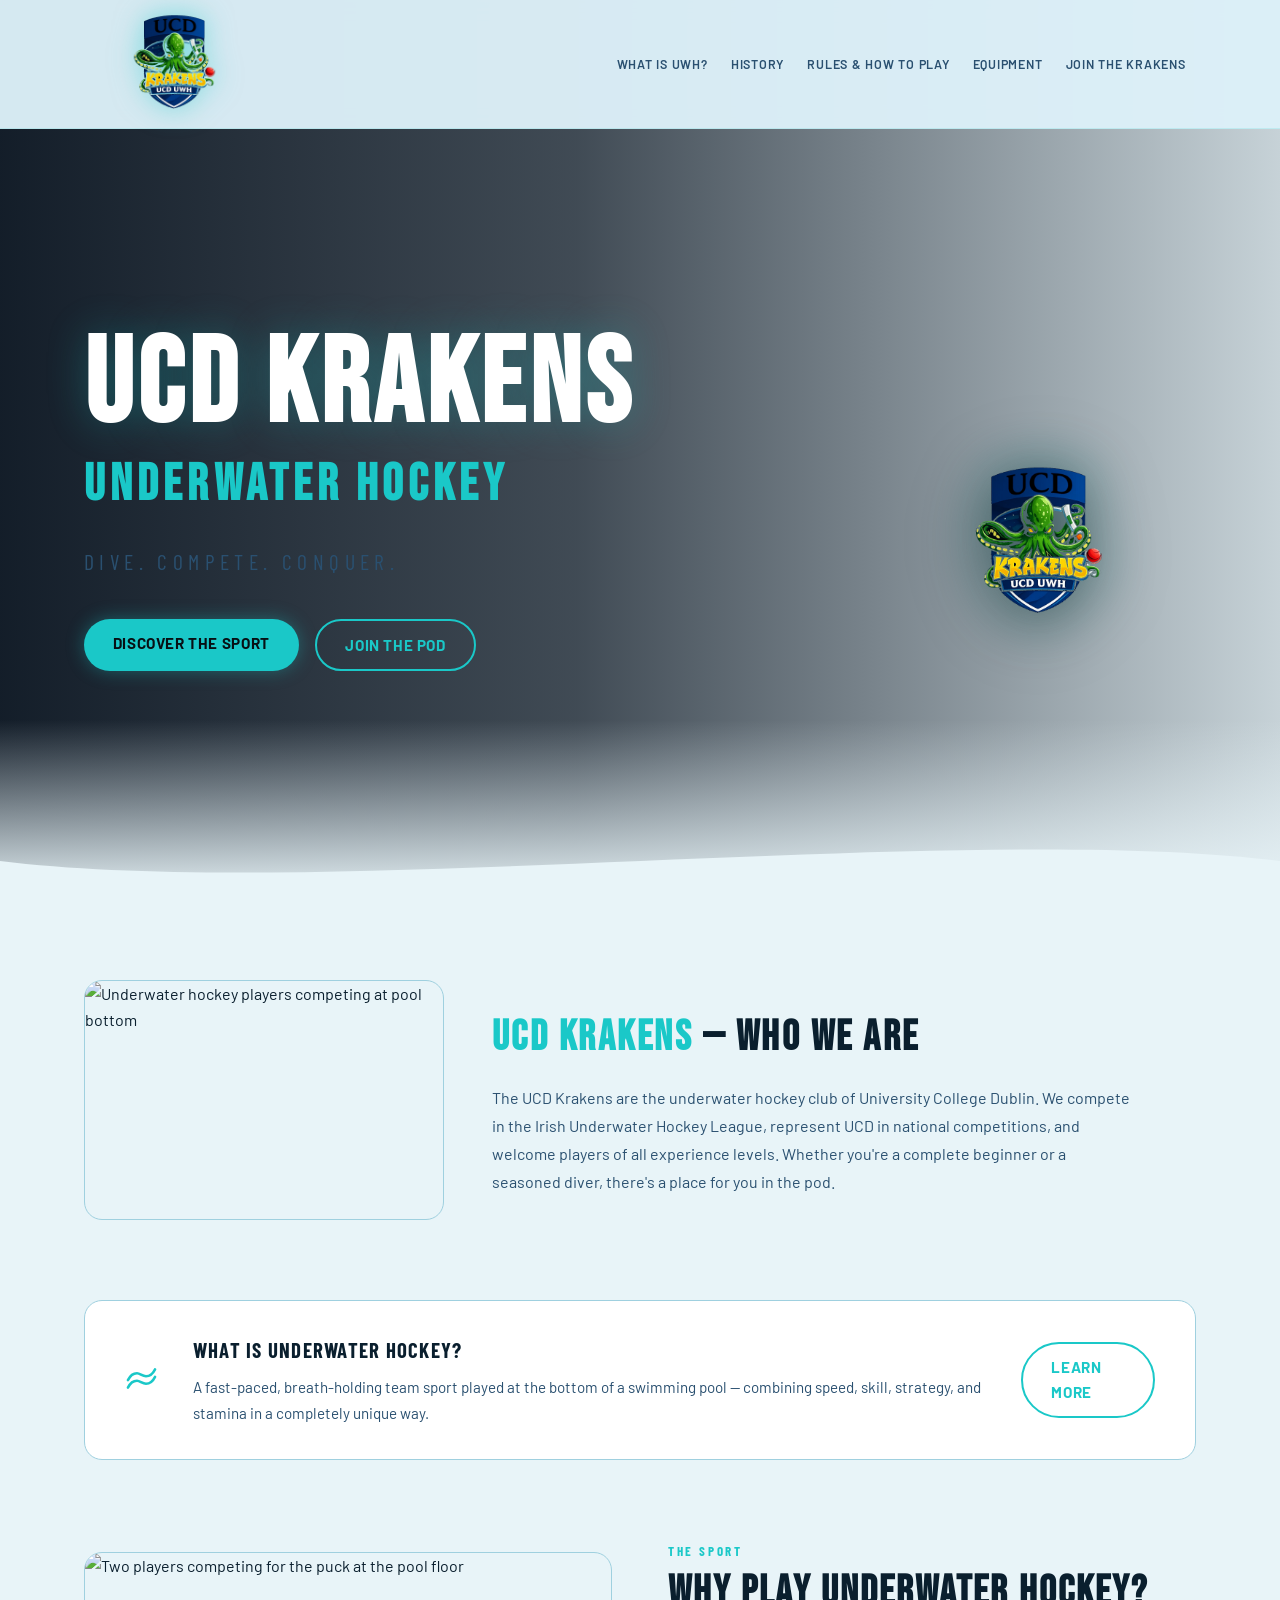
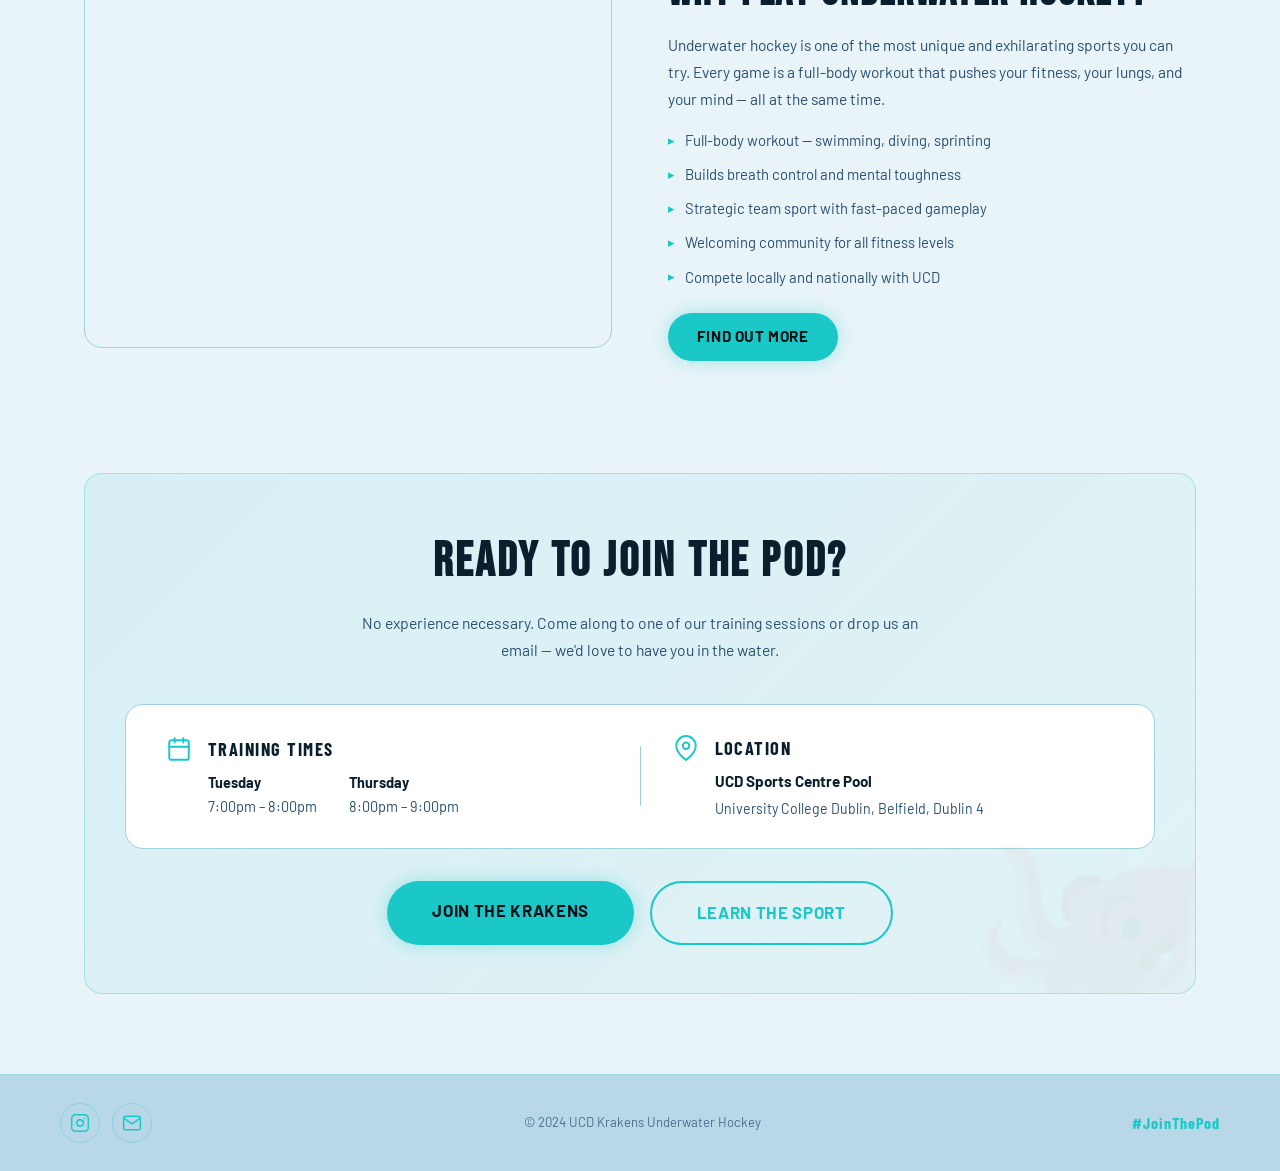
==== index.html @ 43e484f5 "Add files via upload" ====
<!DOCTYPE html>
<html lang="en">
<head>
  <meta charset="UTF-8" />
  <meta name="viewport" content="width=device-width, initial-scale=1.0" />
  <meta name="description" content="Home — UCD Krakens Underwater Hockey Club, University College Dublin." />
  <title>Home — UCD Krakens Underwater Hockey</title>
  <link rel="stylesheet" href="styles.css" />
  <link rel="preconnect" href="https://fonts.googleapis.com" />
  <link rel="preconnect" href="https://fonts.gstatic.com" crossorigin />
  <link href="https://fonts.googleapis.com/css2?family=Bebas+Neue&family=Barlow:wght@400;600;700&family=Barlow+Condensed:wght@700&display=swap" rel="stylesheet" />
</head>
<body>
  <a href="#main-content" class="skip-link">Skip to main content</a>
  <header class="site-header" role="banner">
    <div class="header-inner">
      <a href="index.html" class="logo" aria-label="UCD Krakens Underwater Hockey — Home">
        <img src="[data-uri]" alt="UCD Krakens Underwater Hockey" class="logo-img" />
      </a>
      <input type="checkbox" id="nav-toggle" class="nav-toggle-checkbox" aria-hidden="true" />
      <label for="nav-toggle" class="nav-toggle-label" aria-label="Toggle navigation">
        <span></span><span></span><span></span>
      </label>
      <nav class="main-nav" aria-label="Main navigation">
        <ul role="list">
          <li><a href="what-is-uwh.html" class="nav-link">What is UWH?</a></li>
          <li><a href="history.html" class="nav-link">History</a></li>
          <li><a href="rules.html" class="nav-link">Rules &amp; How to Play</a></li>
          <li><a href="equipment.html" class="nav-link">Equipment</a></li>
          <li><a href="join.html" class="nav-link">Join the Krakens</a></li>
          
        </ul>
      </nav>
    </div>
  </header>
  <main id="main-content">

    <section class="hero" id="home" aria-label="Hero section">
      <div class="hero-photo" style="background-image:url('images/match.jpg')" aria-hidden="true"></div>
      <div class="hero-overlay" aria-hidden="true"></div>
      <div class="hero-fade-bottom" aria-hidden="true"></div>
      <div class="hero-bubbles" aria-hidden="true">
        <span class="bubble b1"></span><span class="bubble b2"></span>
        <span class="bubble b3"></span><span class="bubble b4"></span>
        <span class="bubble b5"></span><span class="bubble b6"></span>
        <span class="bubble b7"></span><span class="bubble b8"></span>
      </div>
      <div class="hero-crest" aria-hidden="true">
          <img src="[data-uri]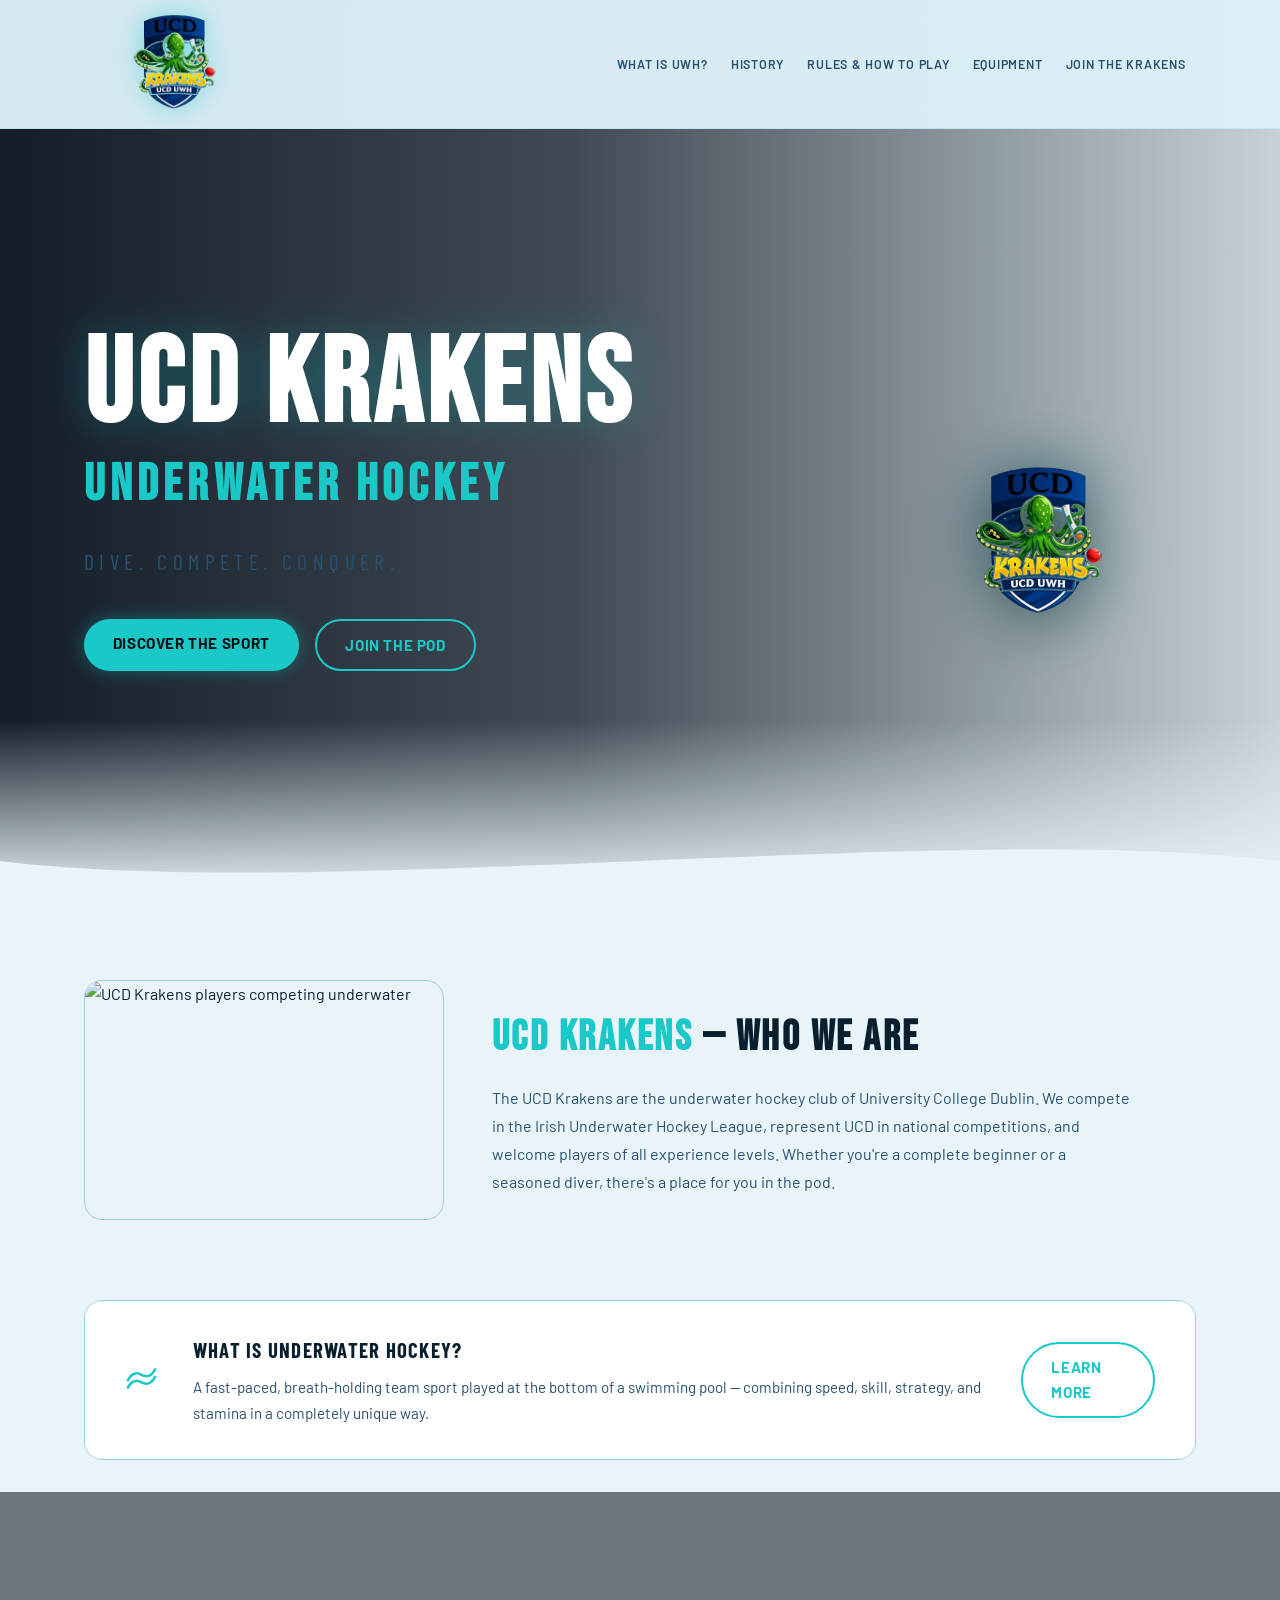
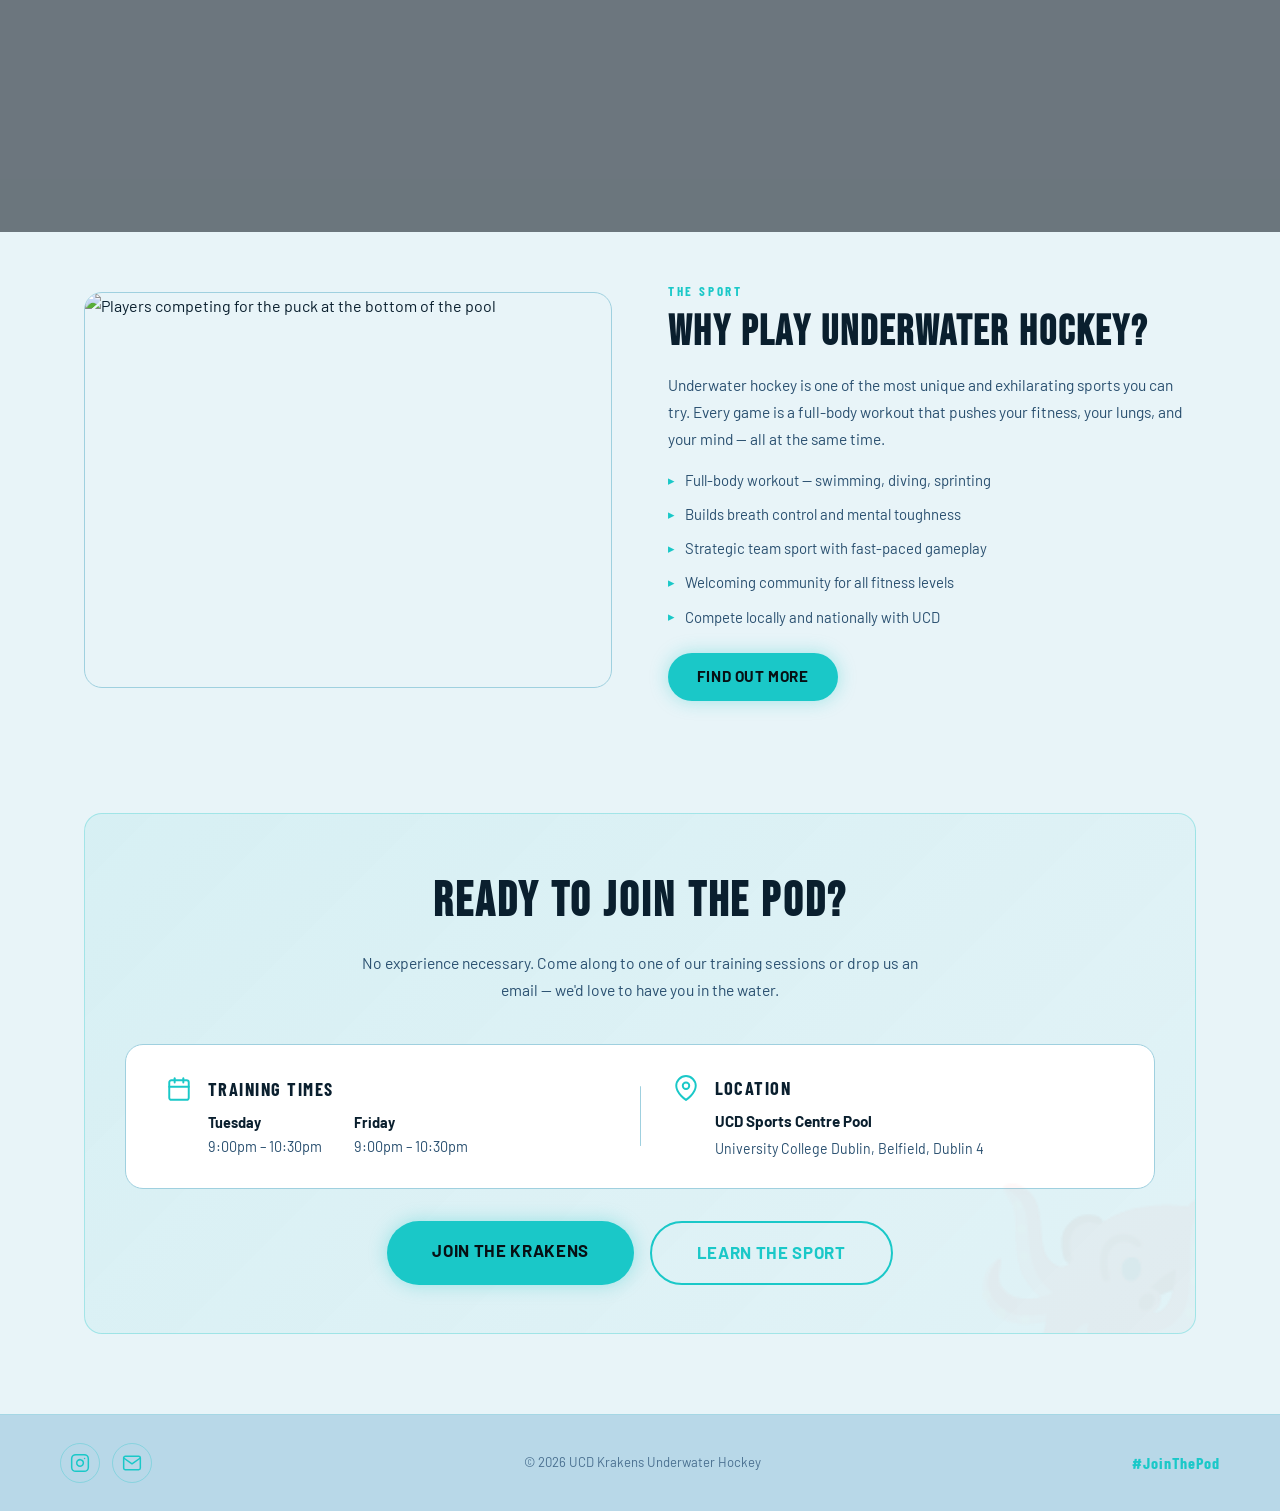
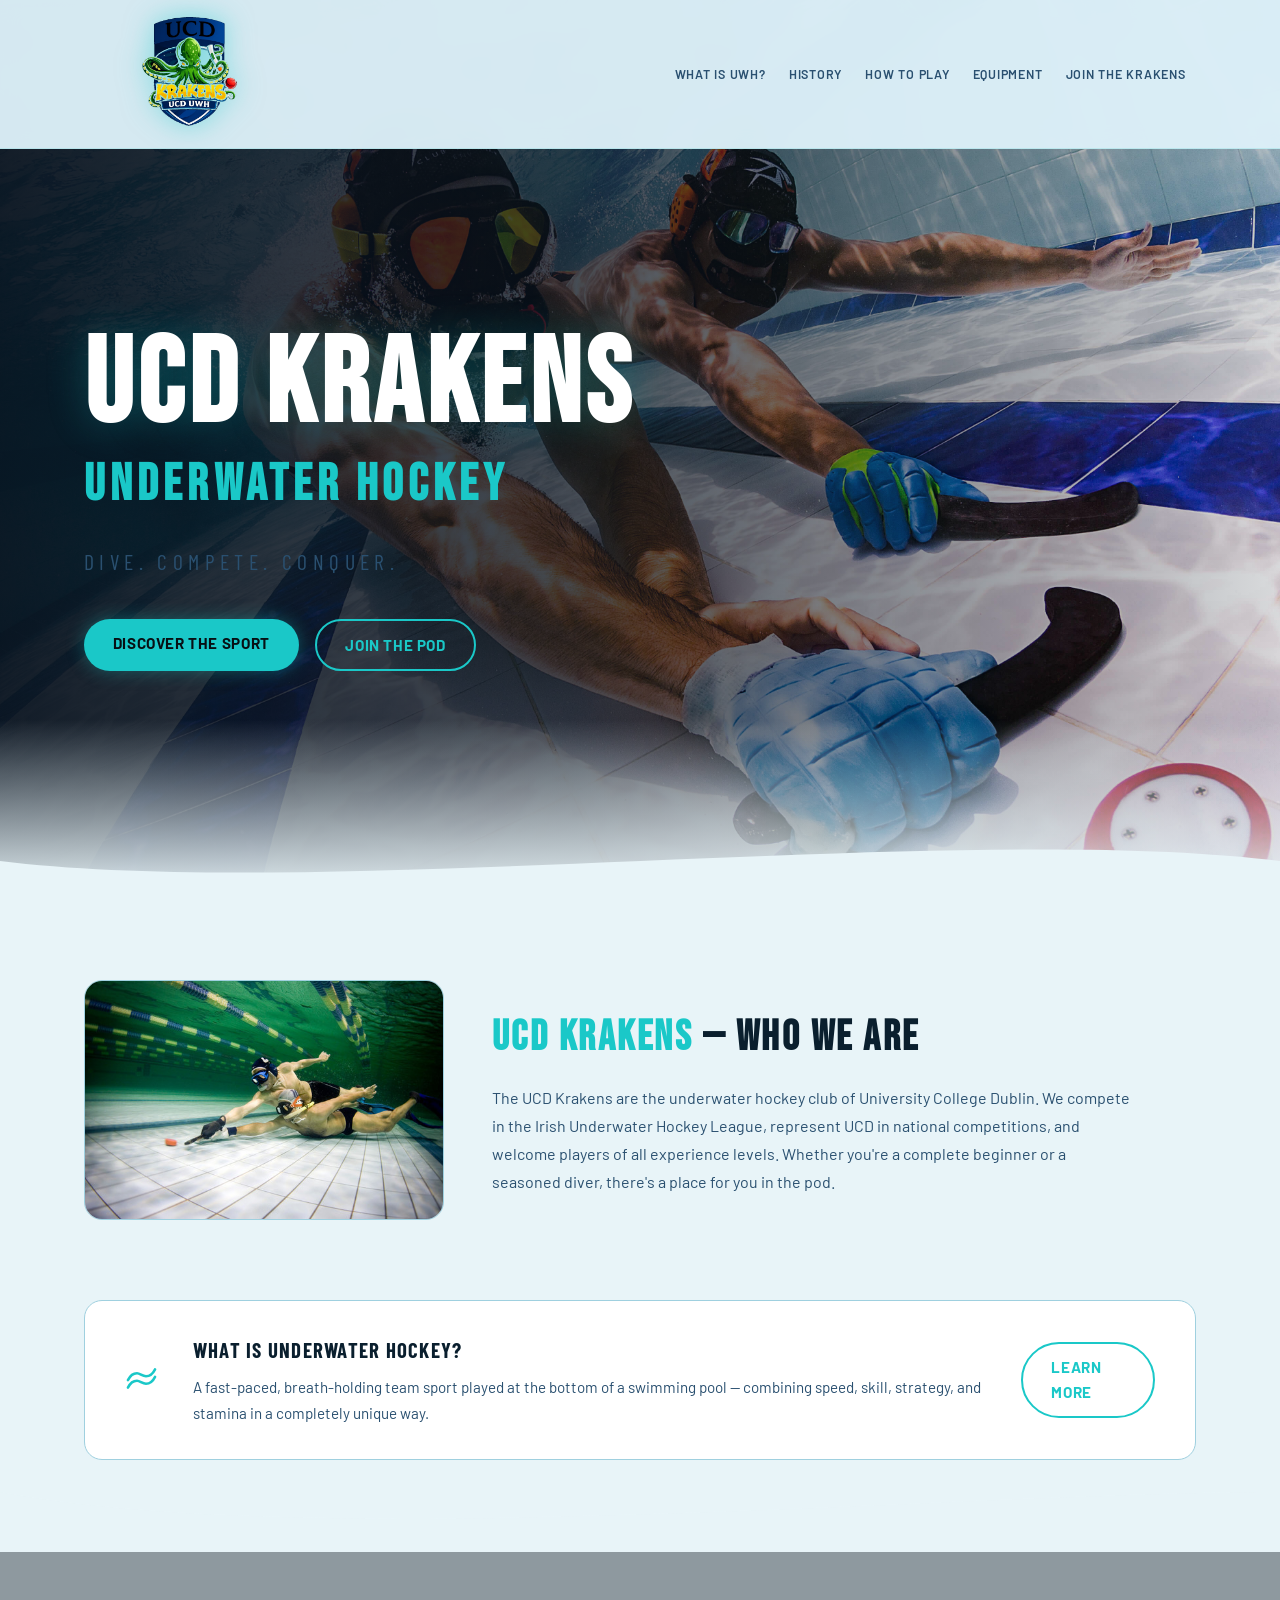
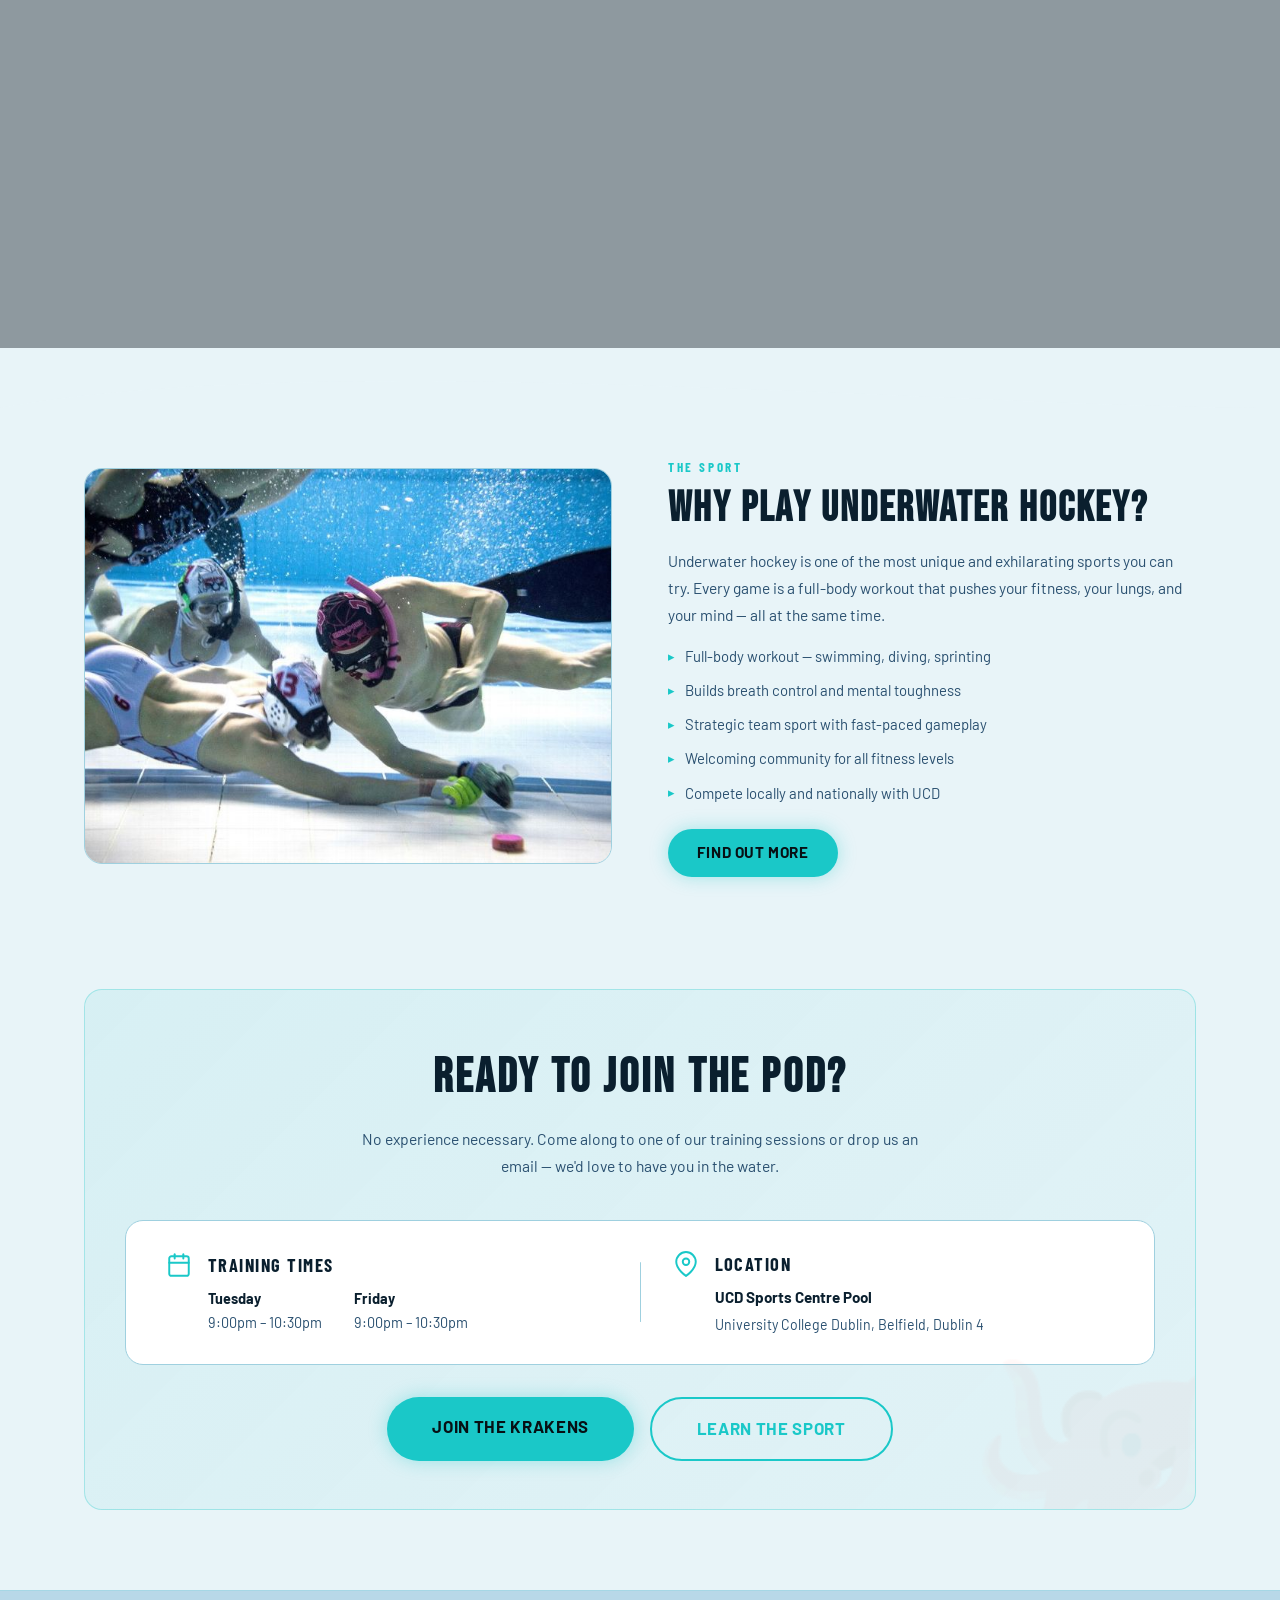
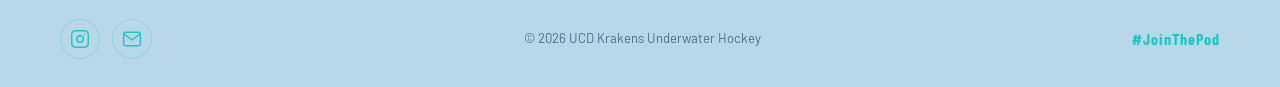
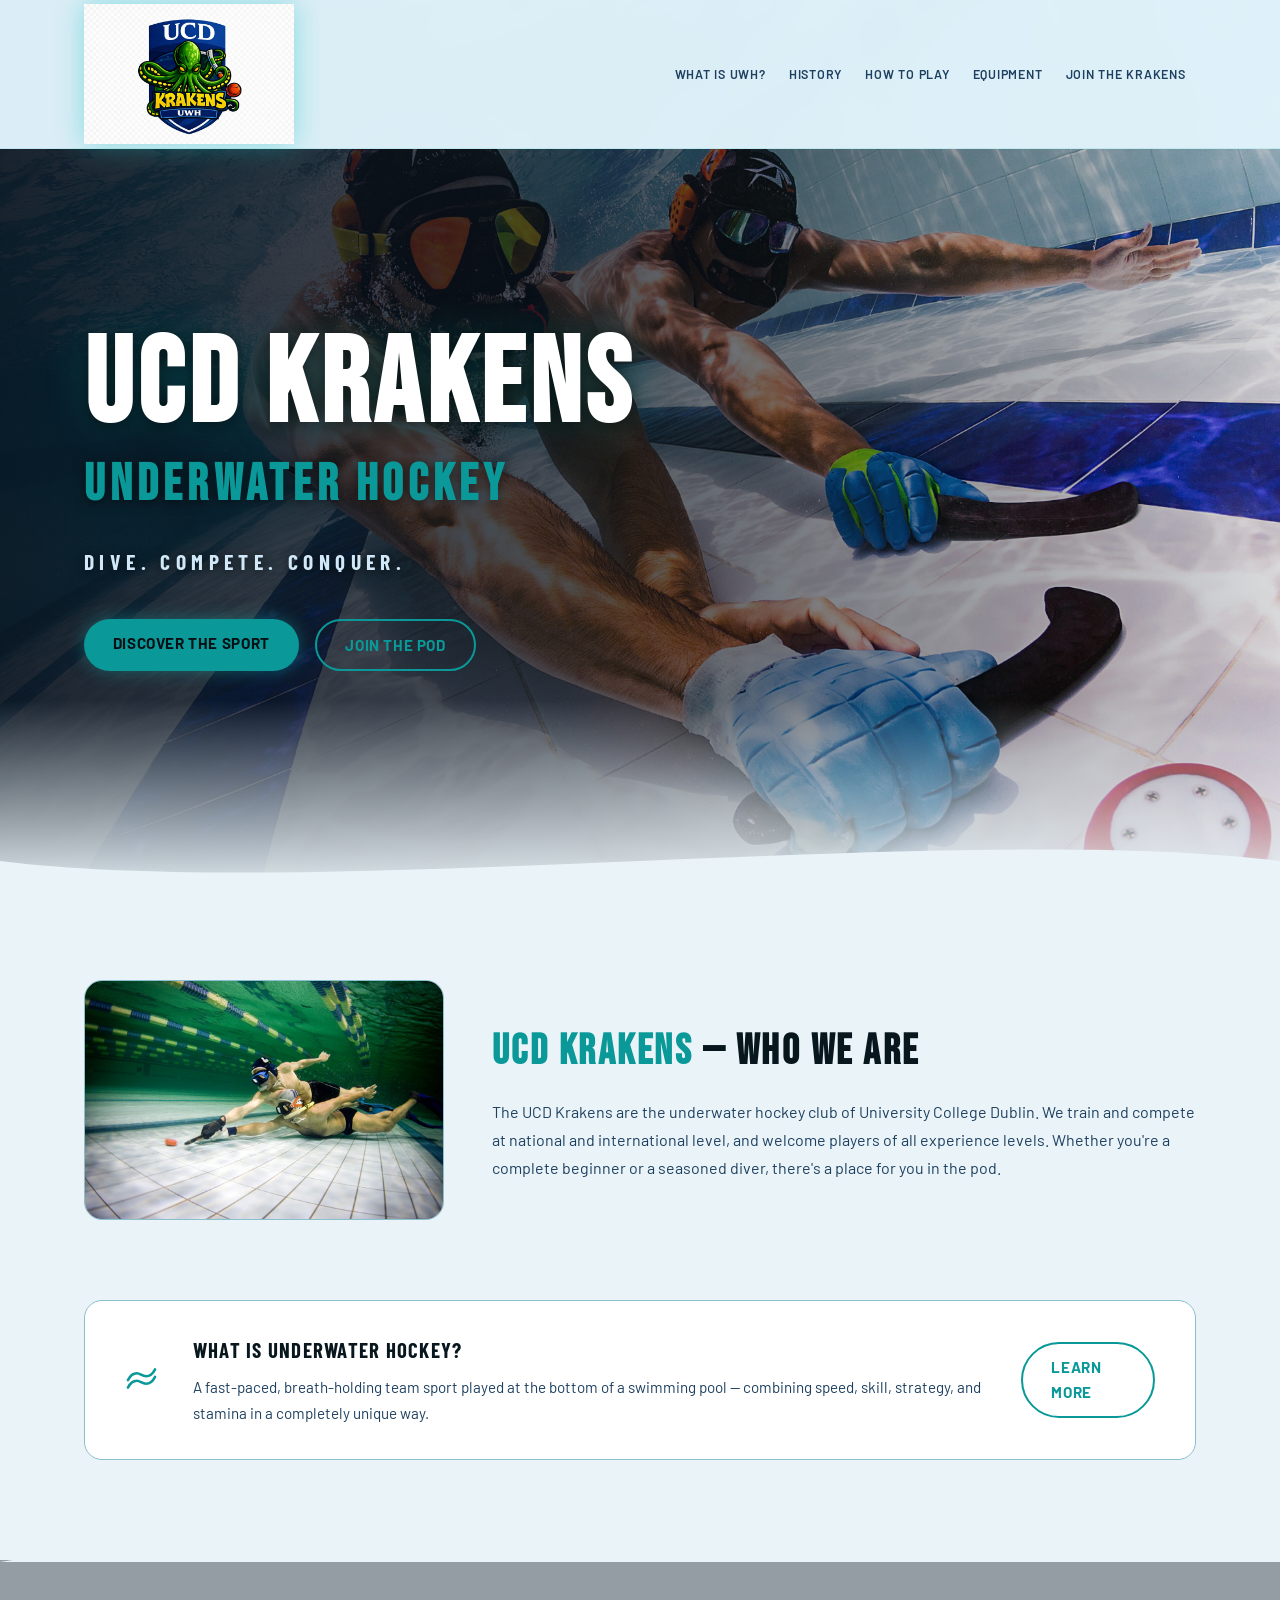
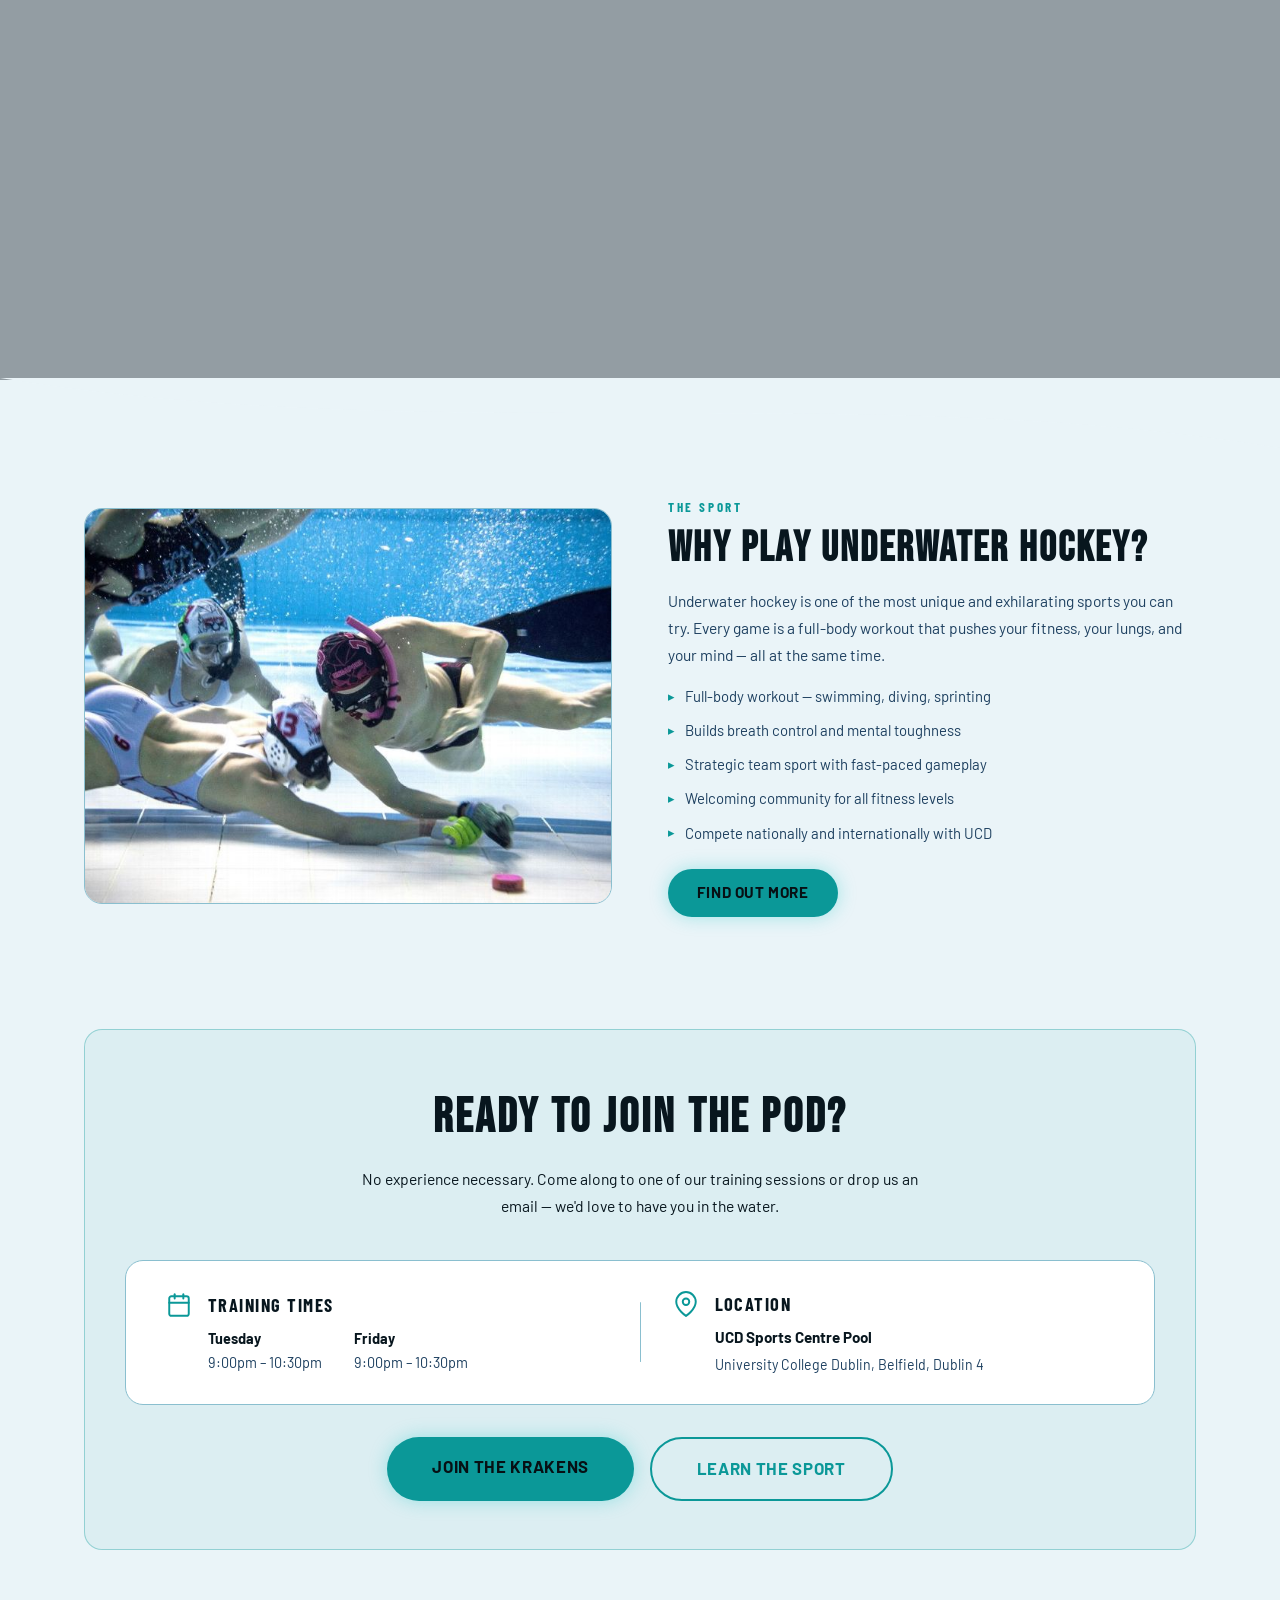
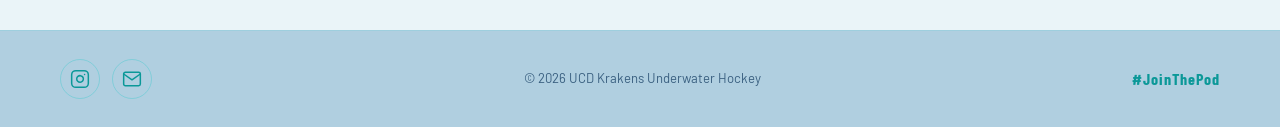
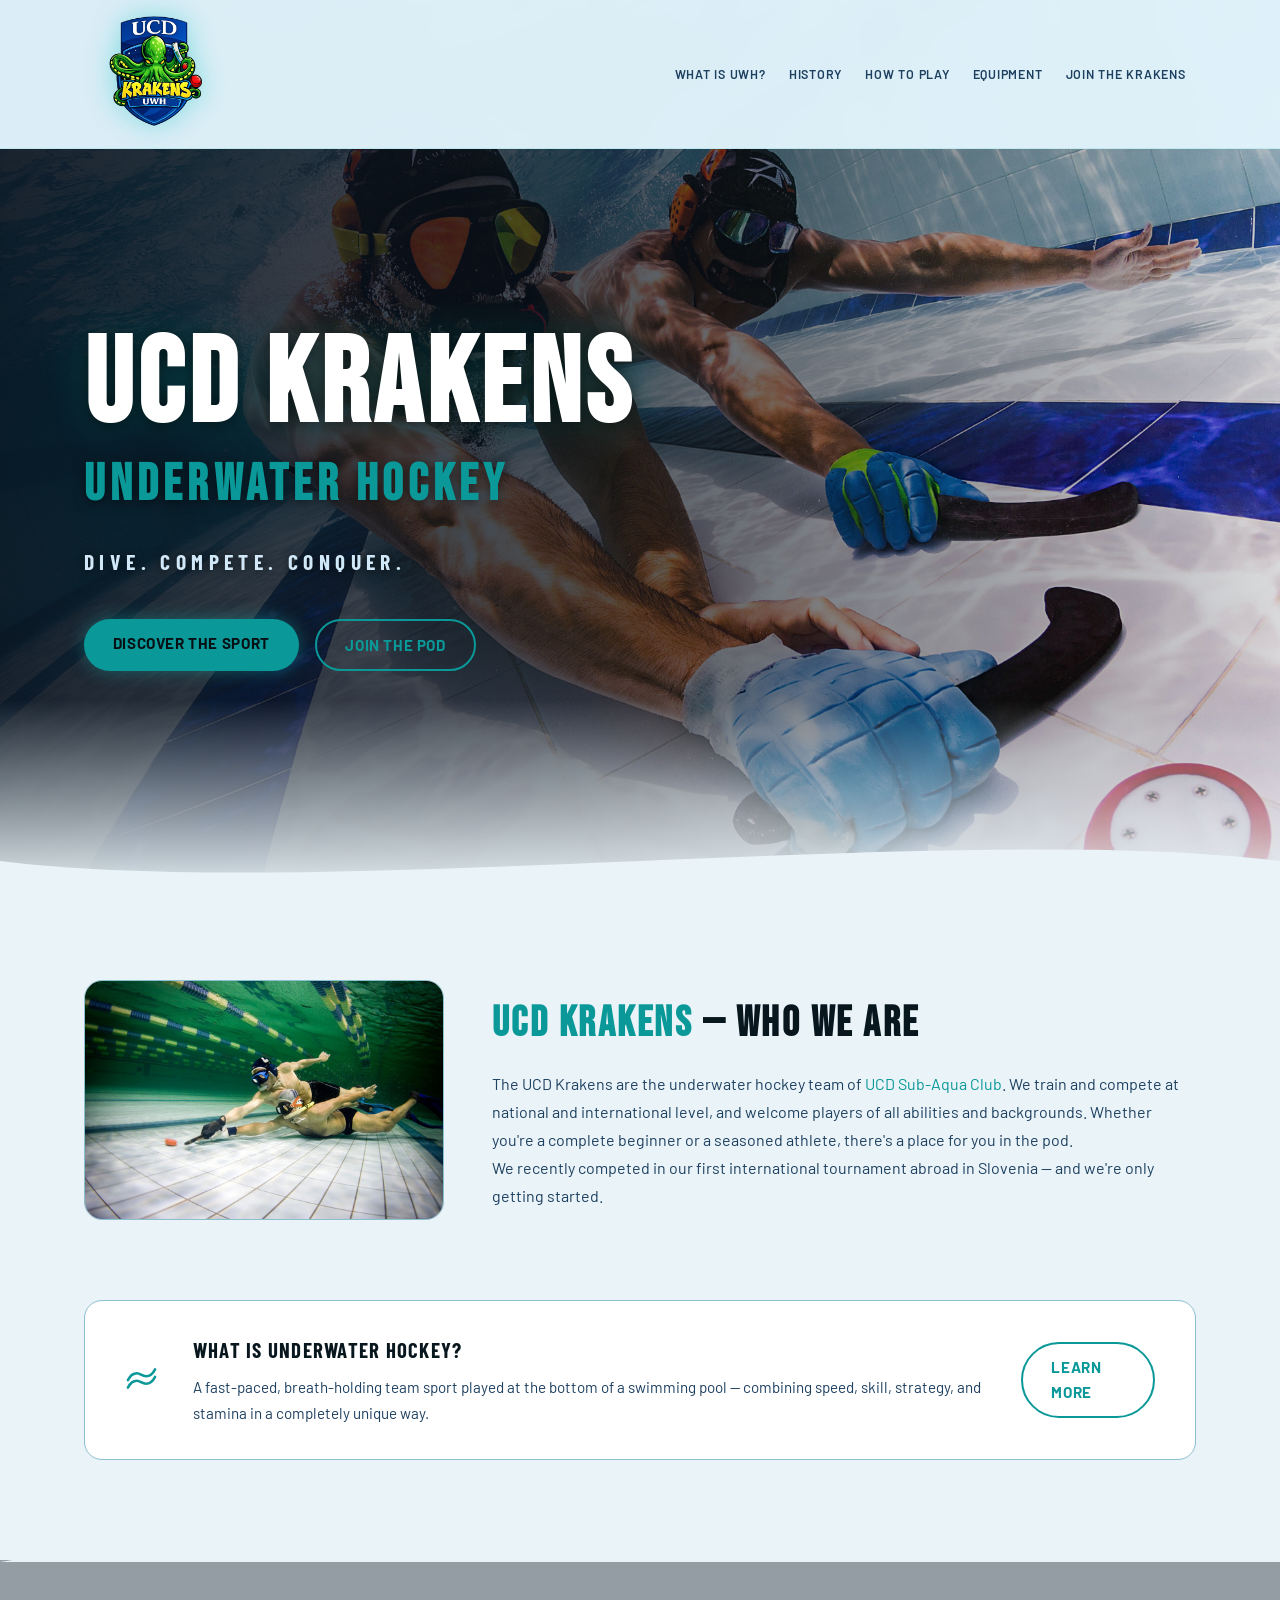
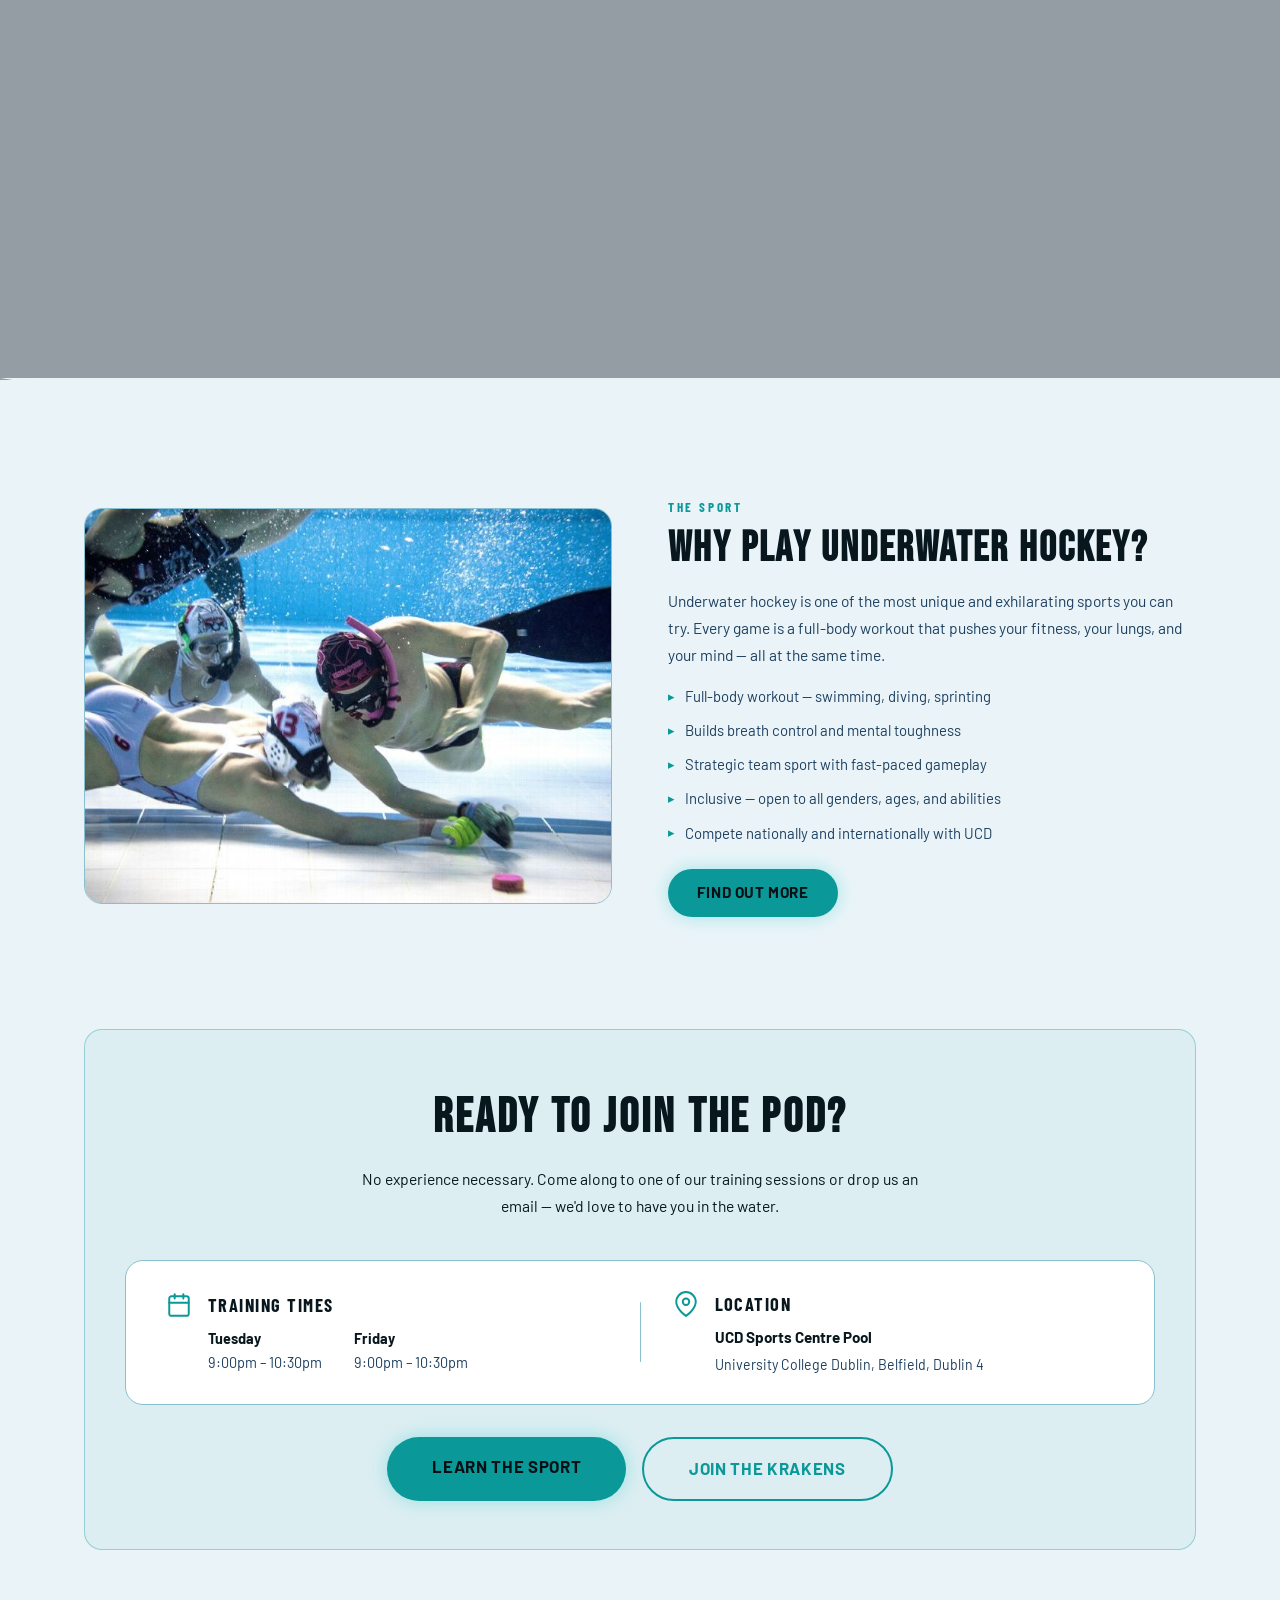
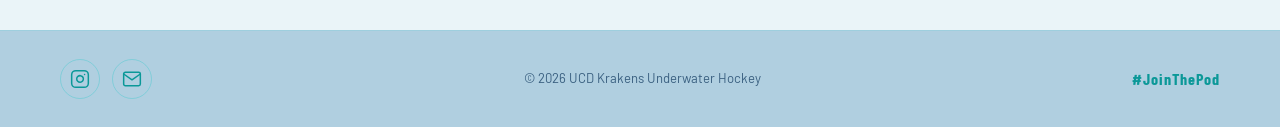
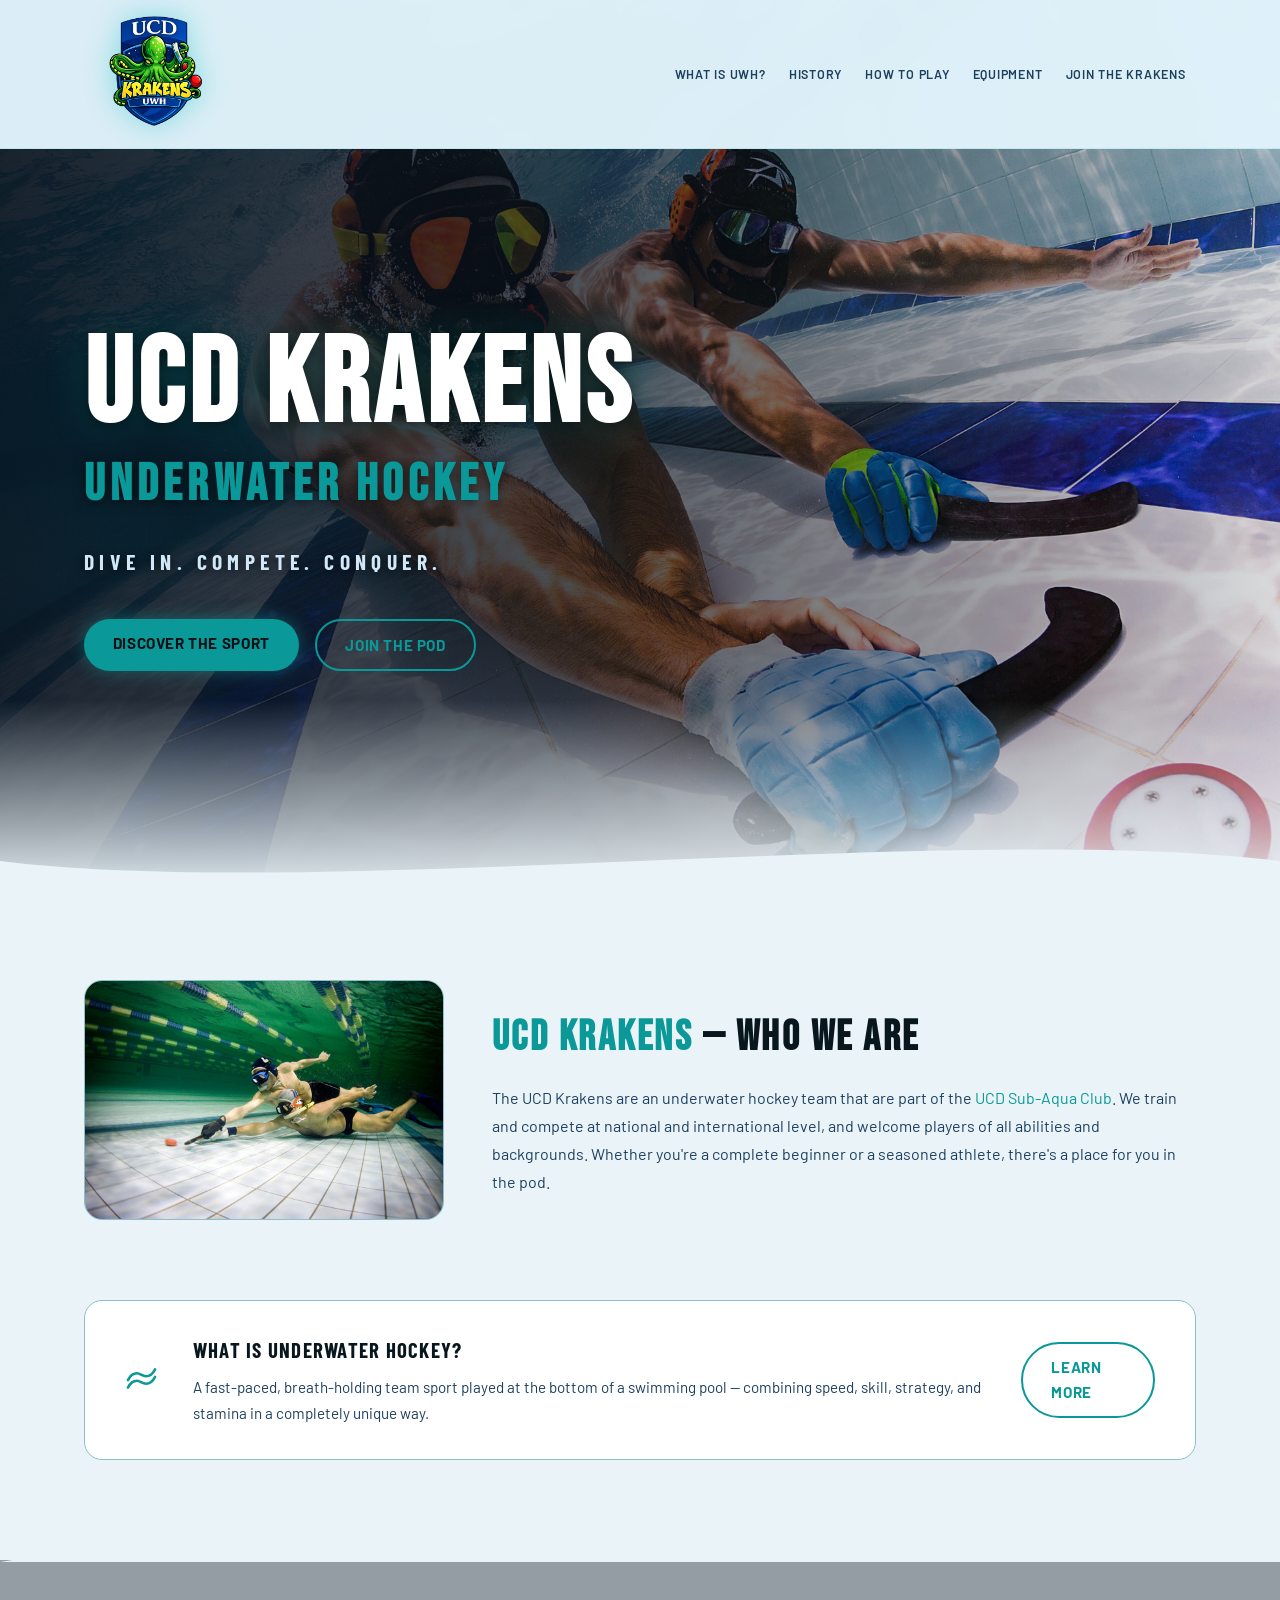
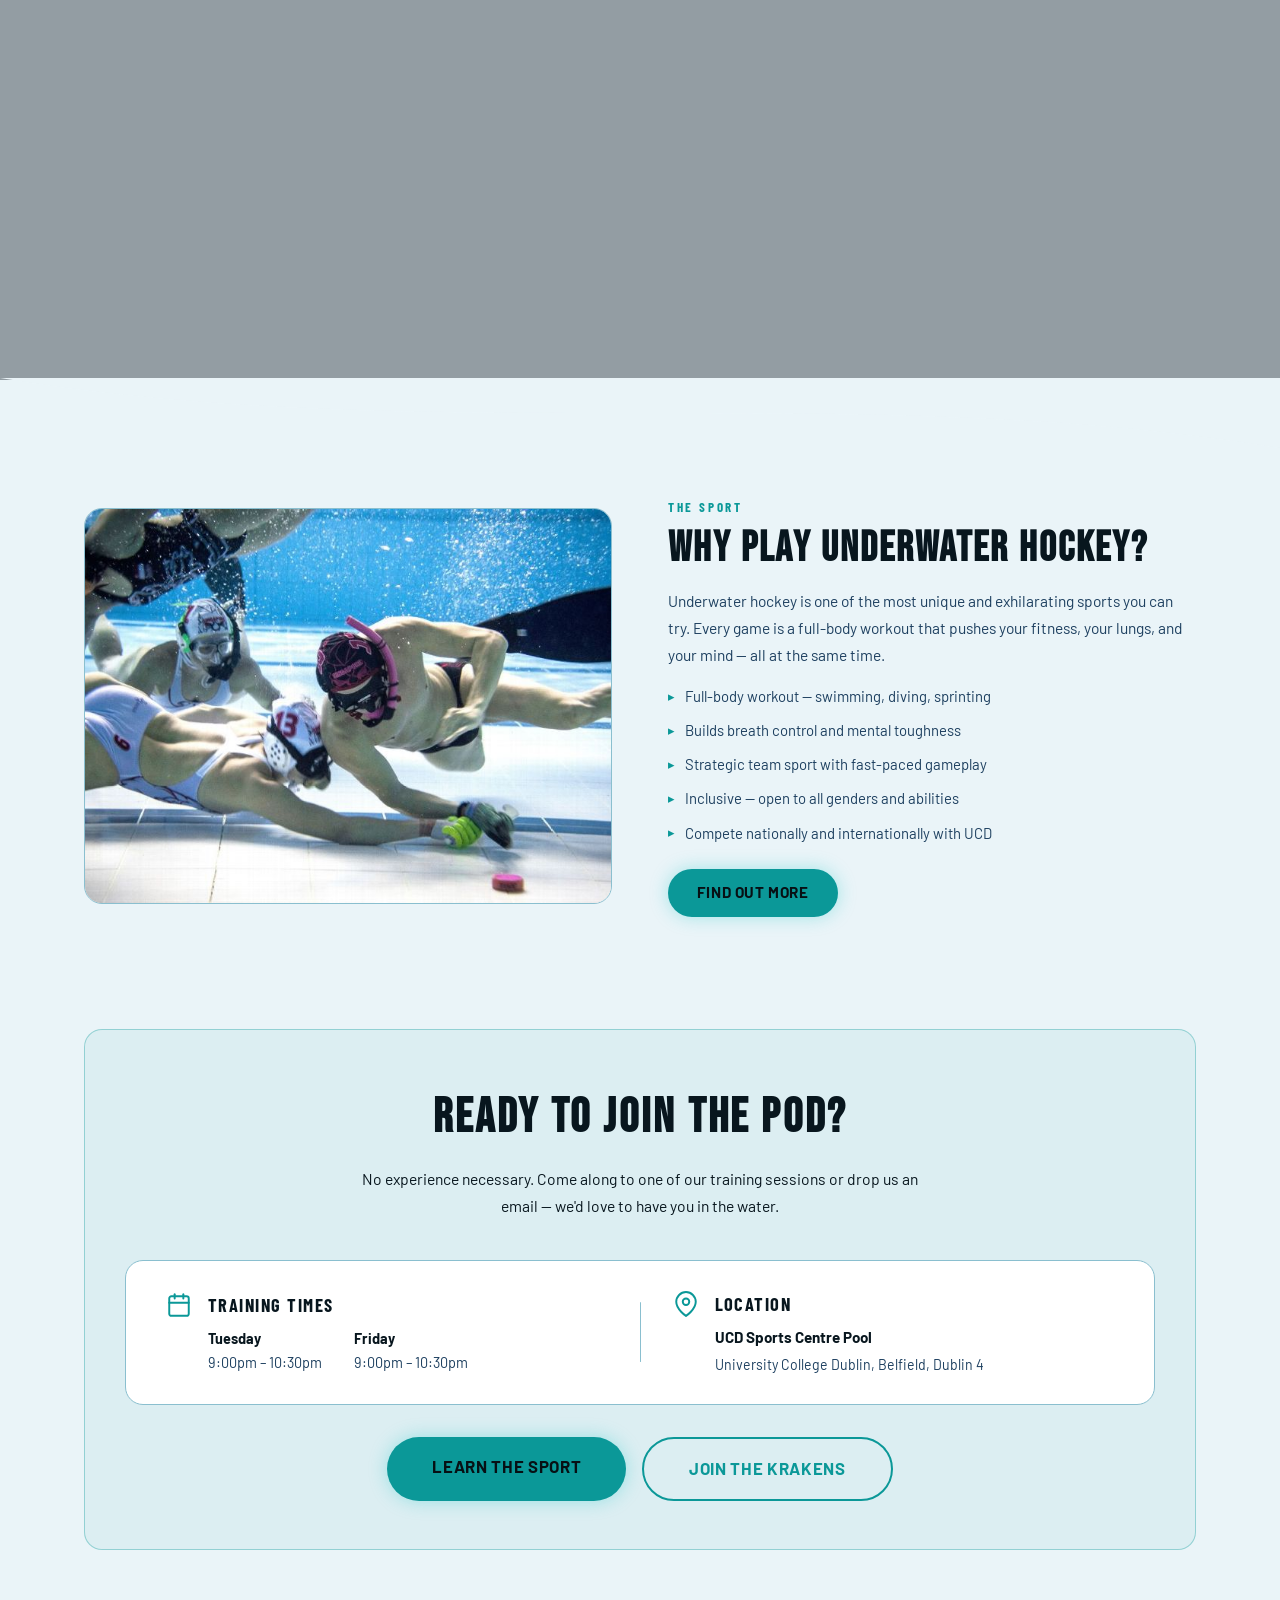
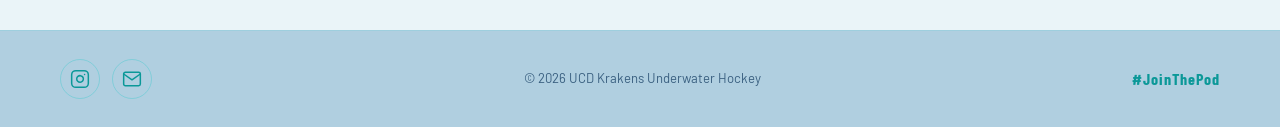
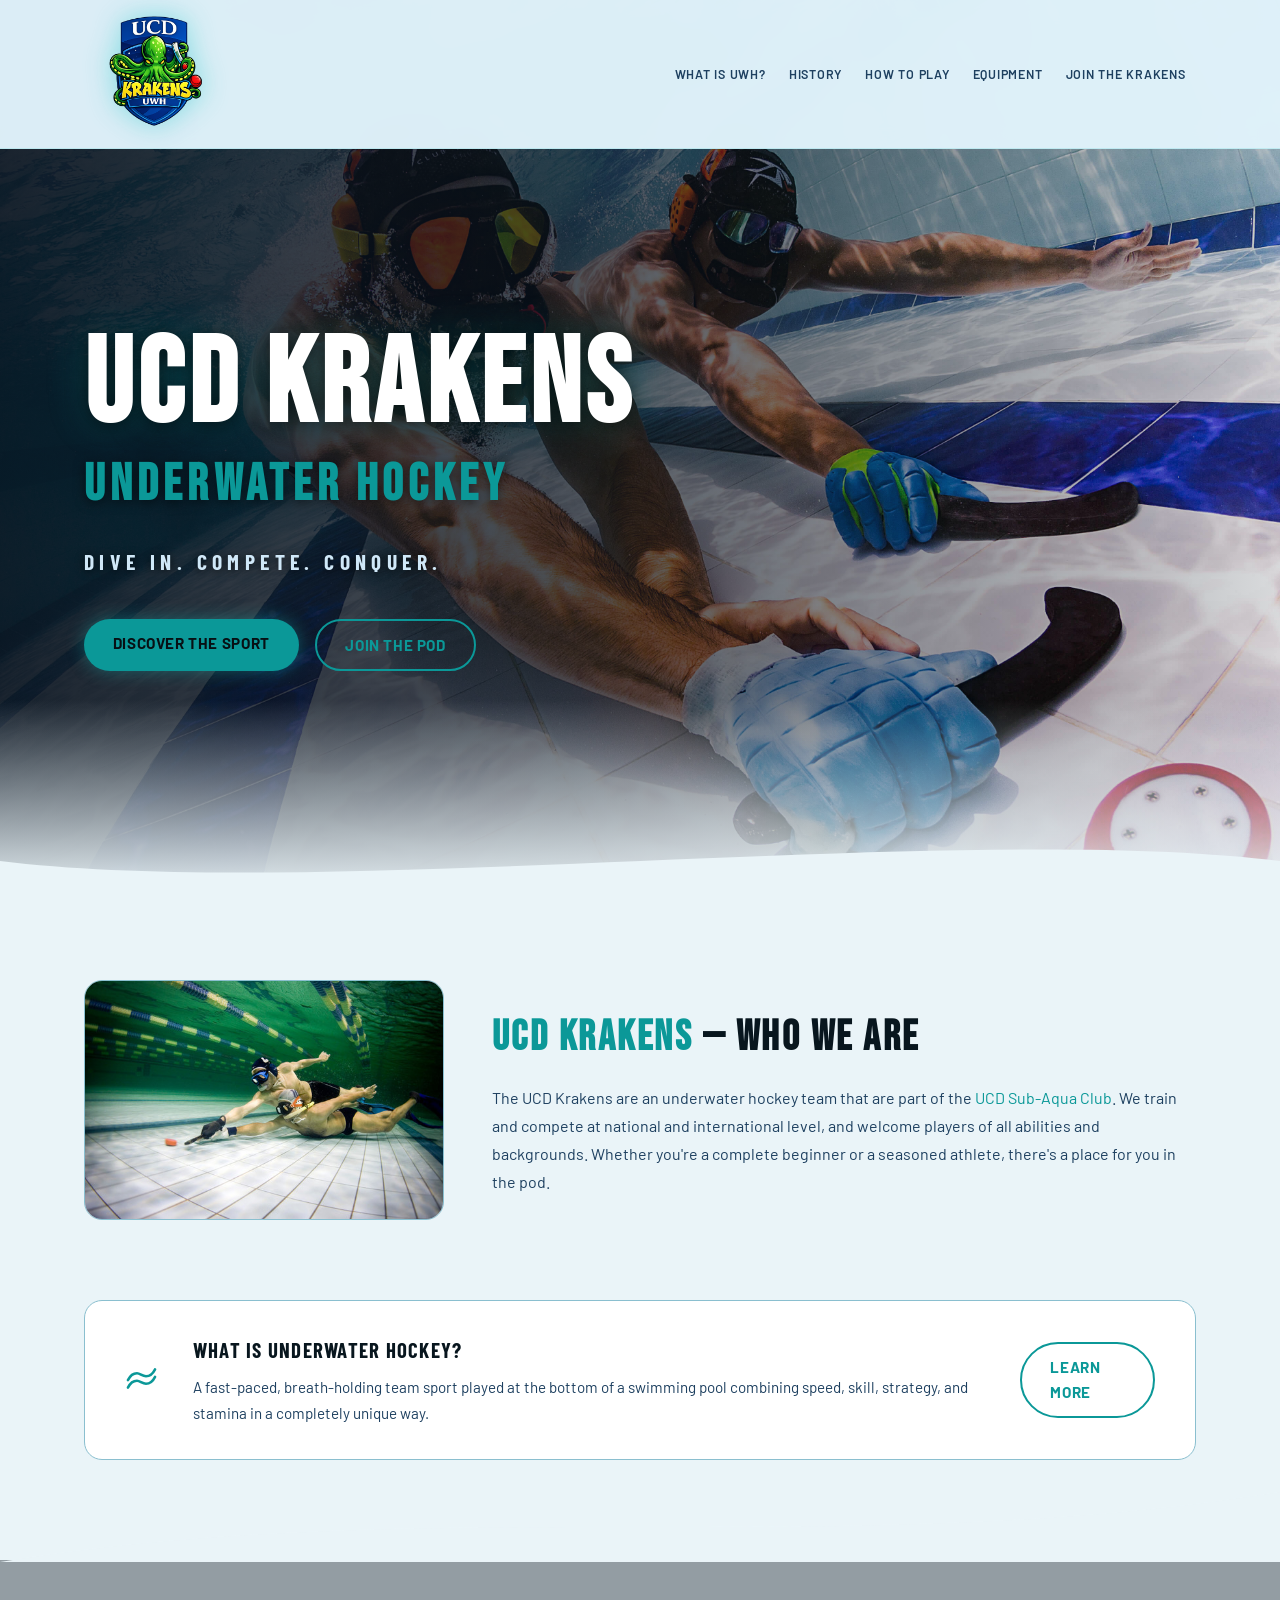
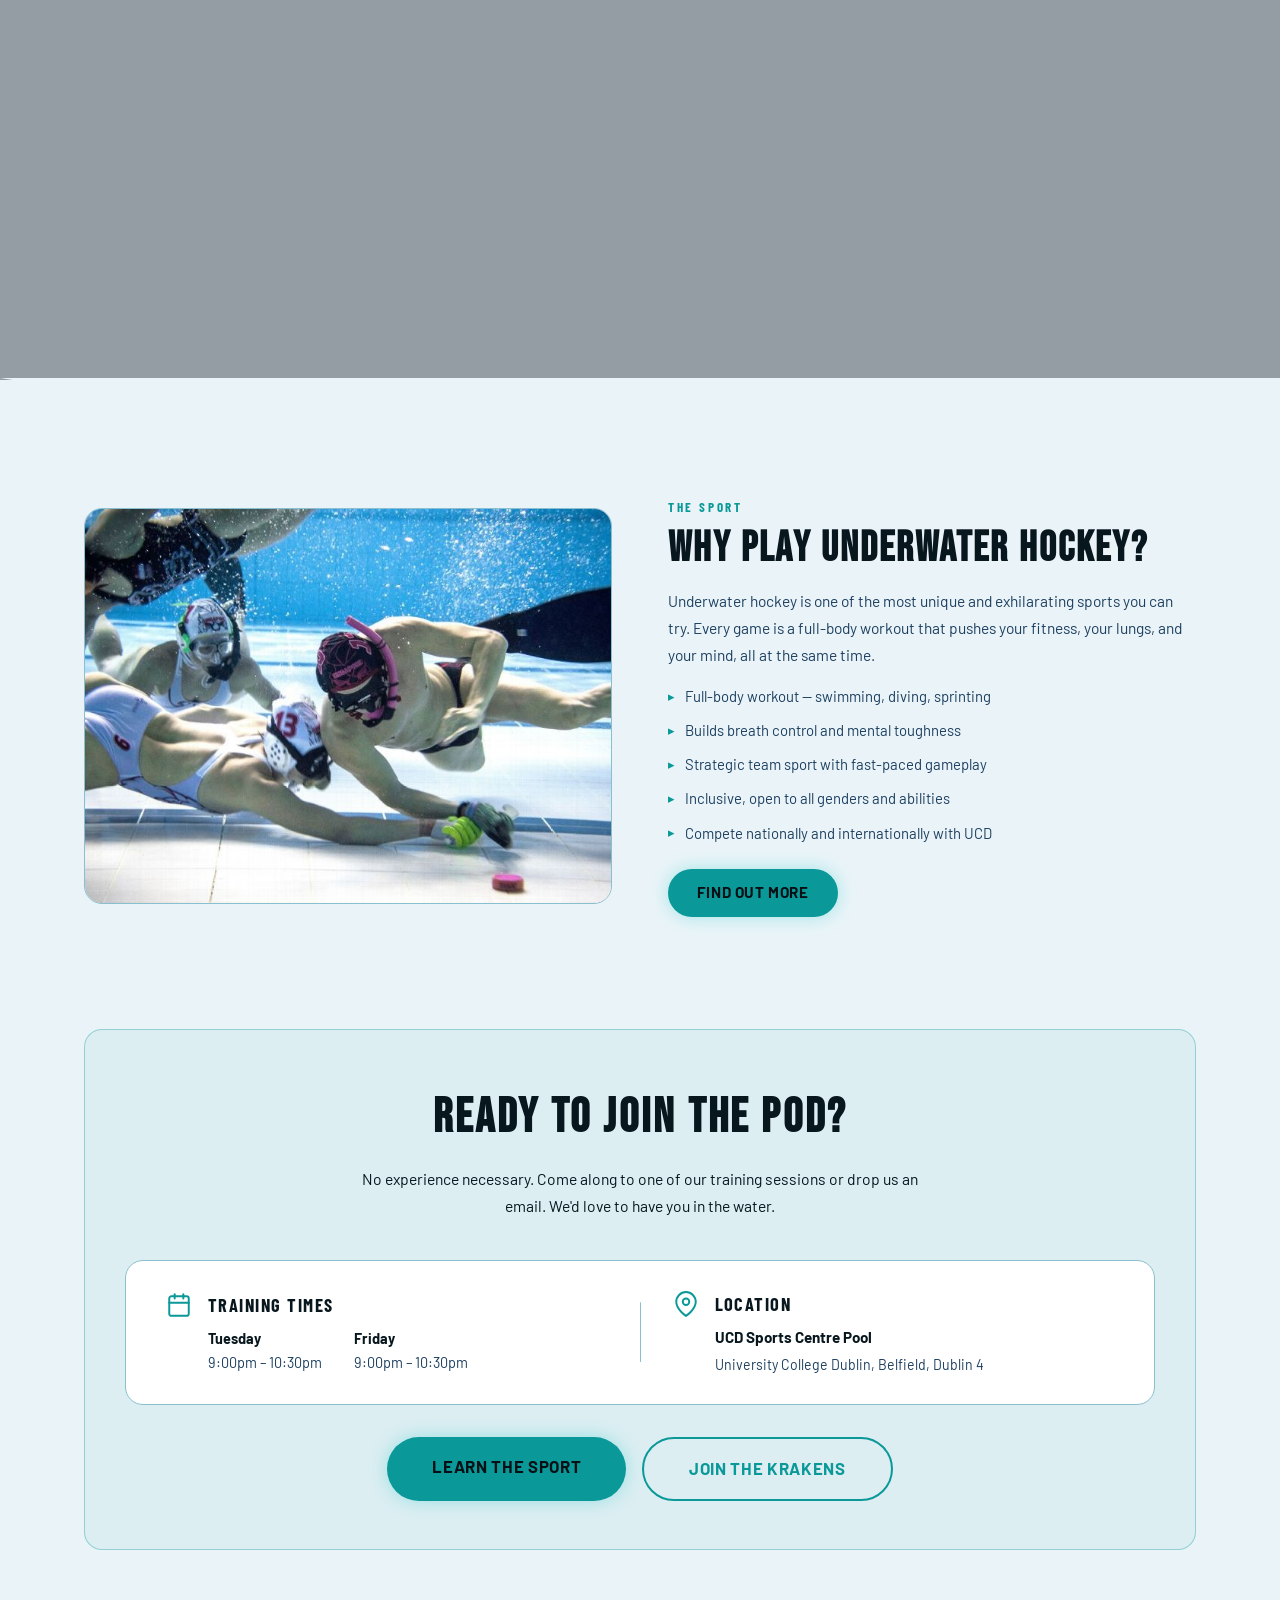
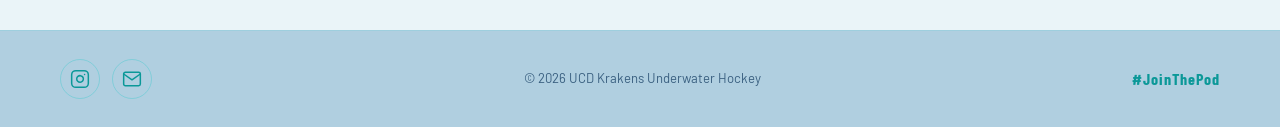
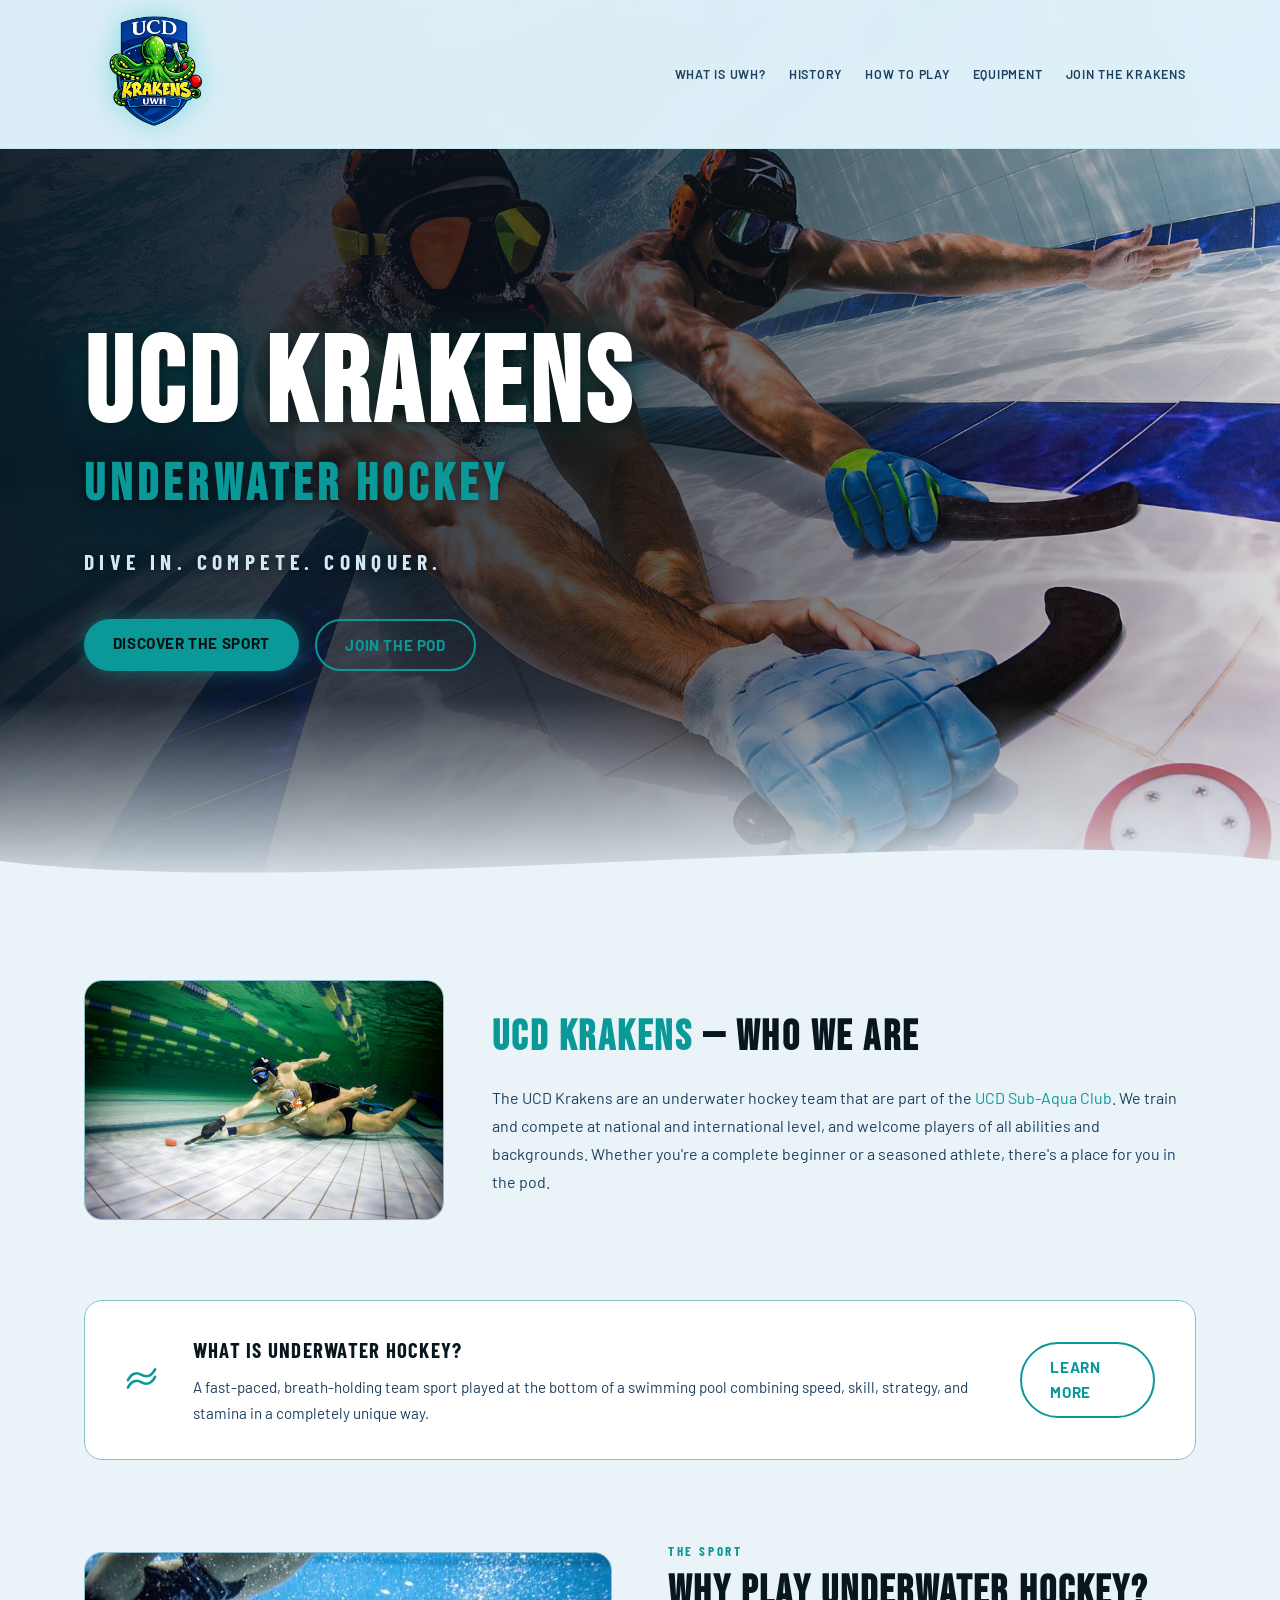
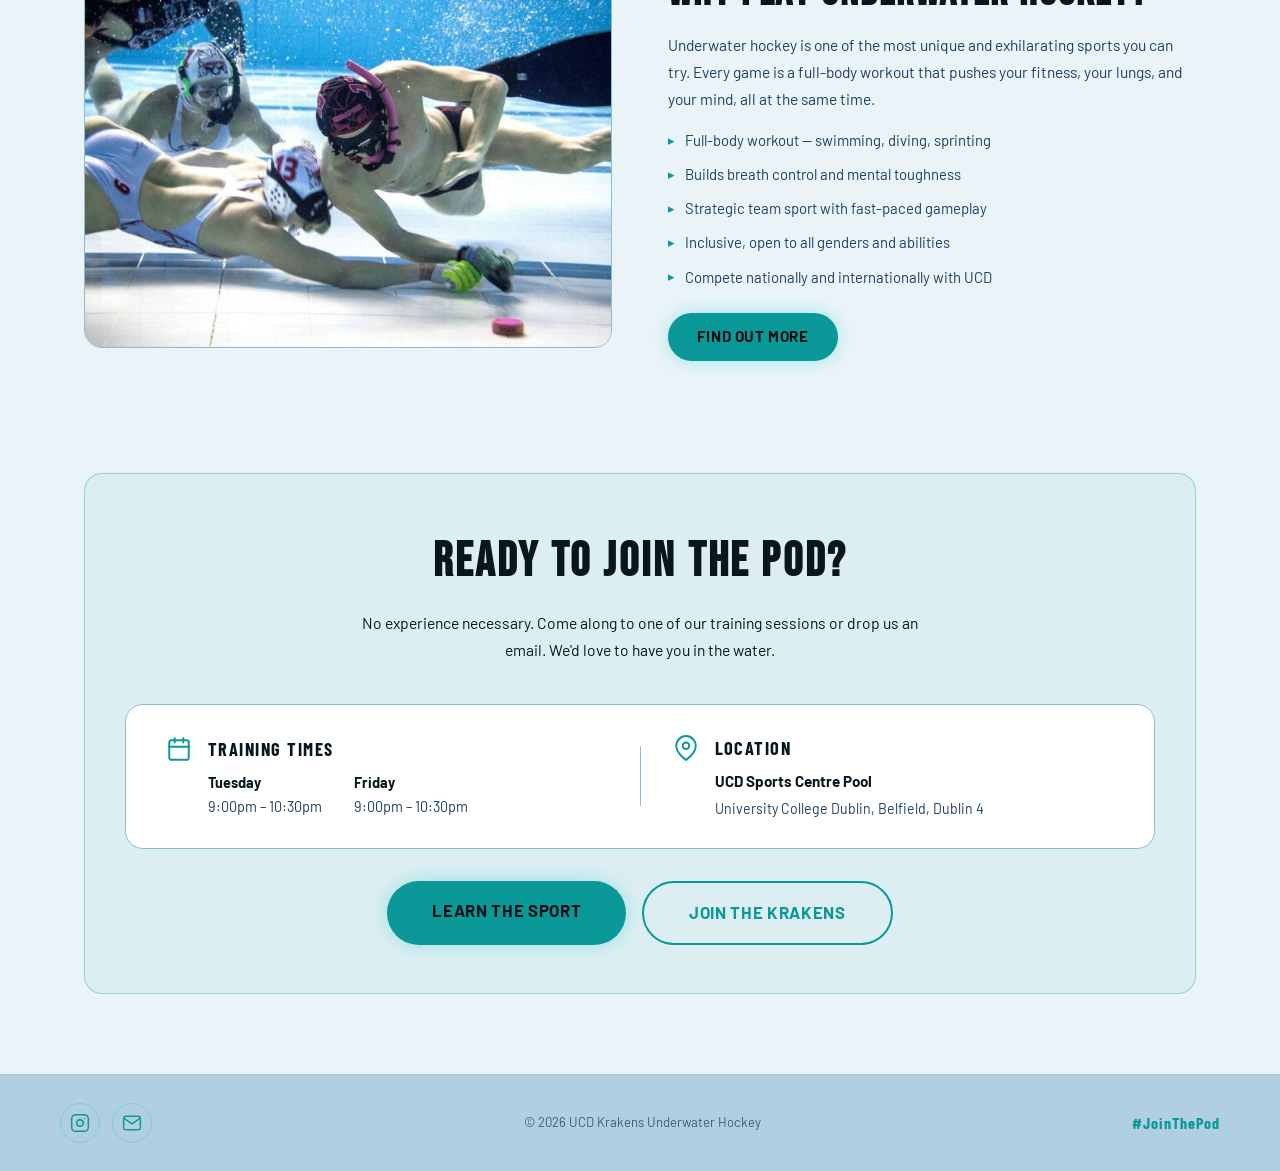
